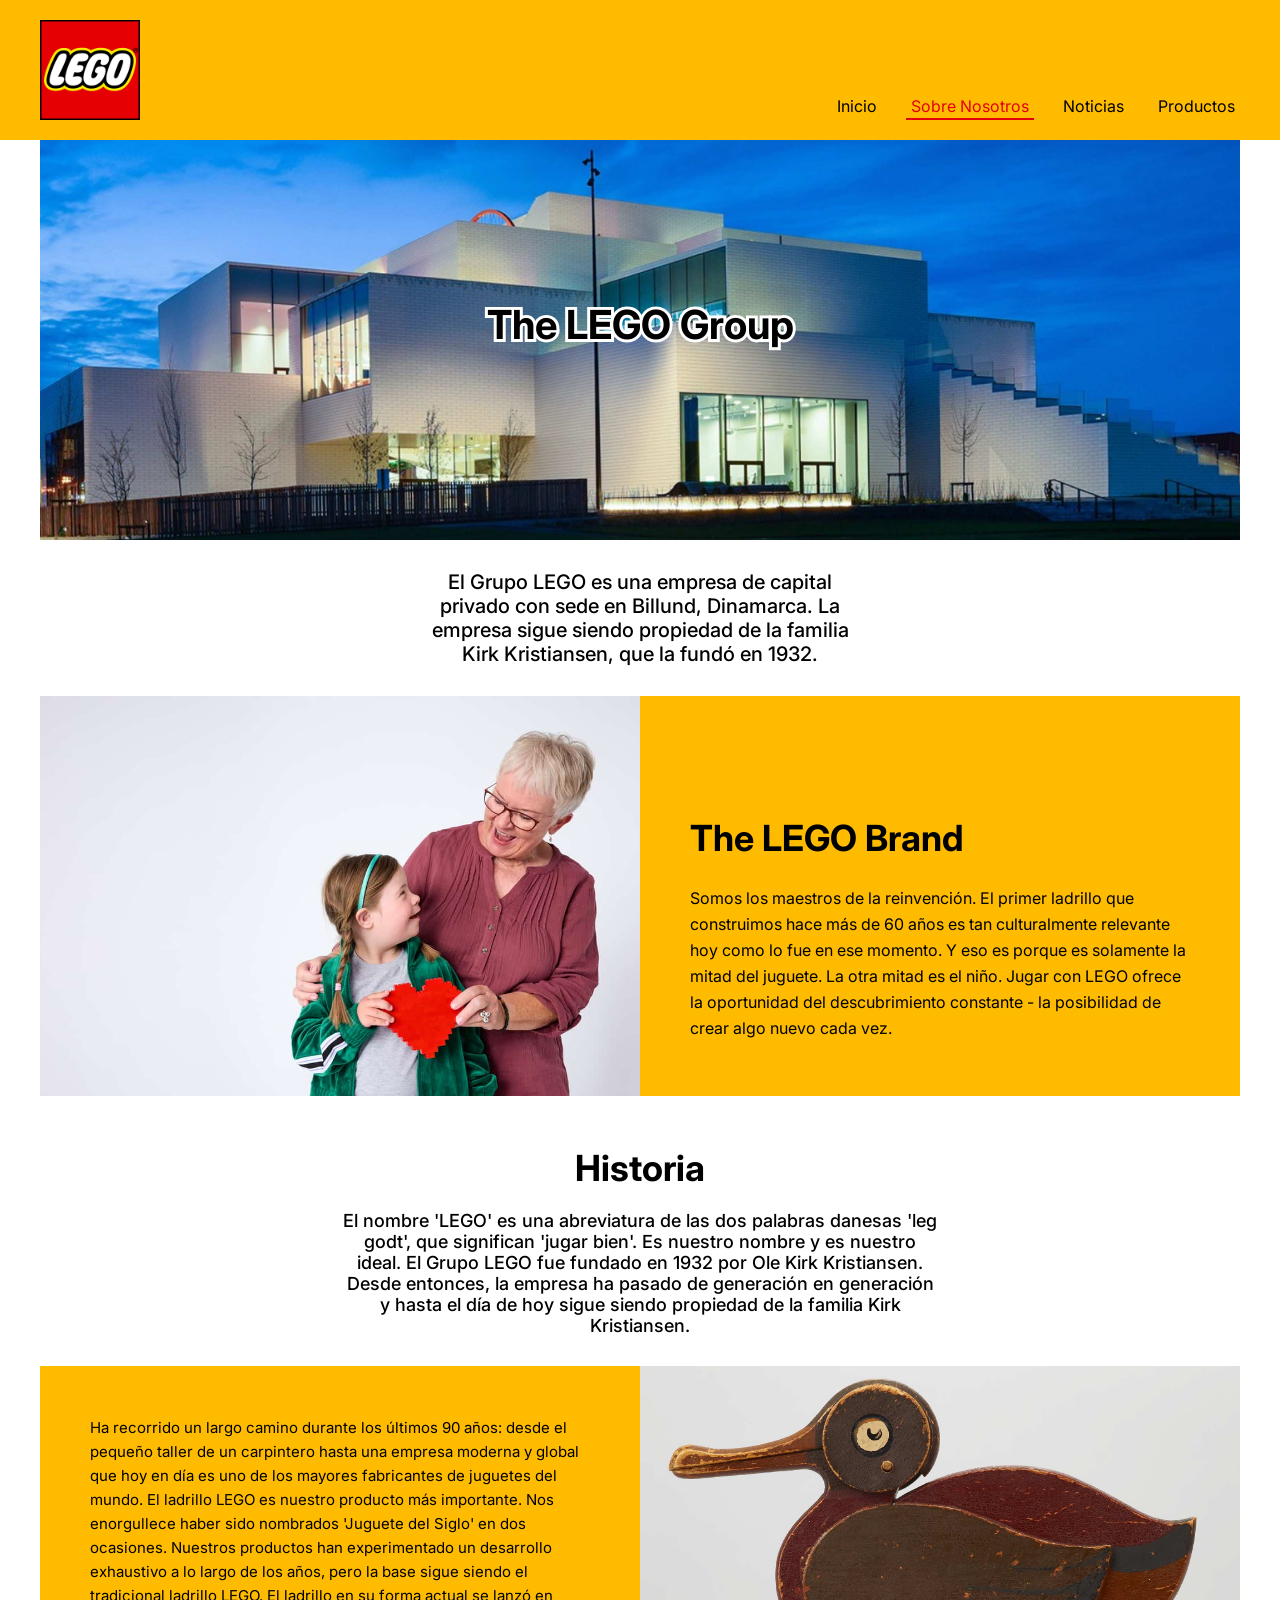
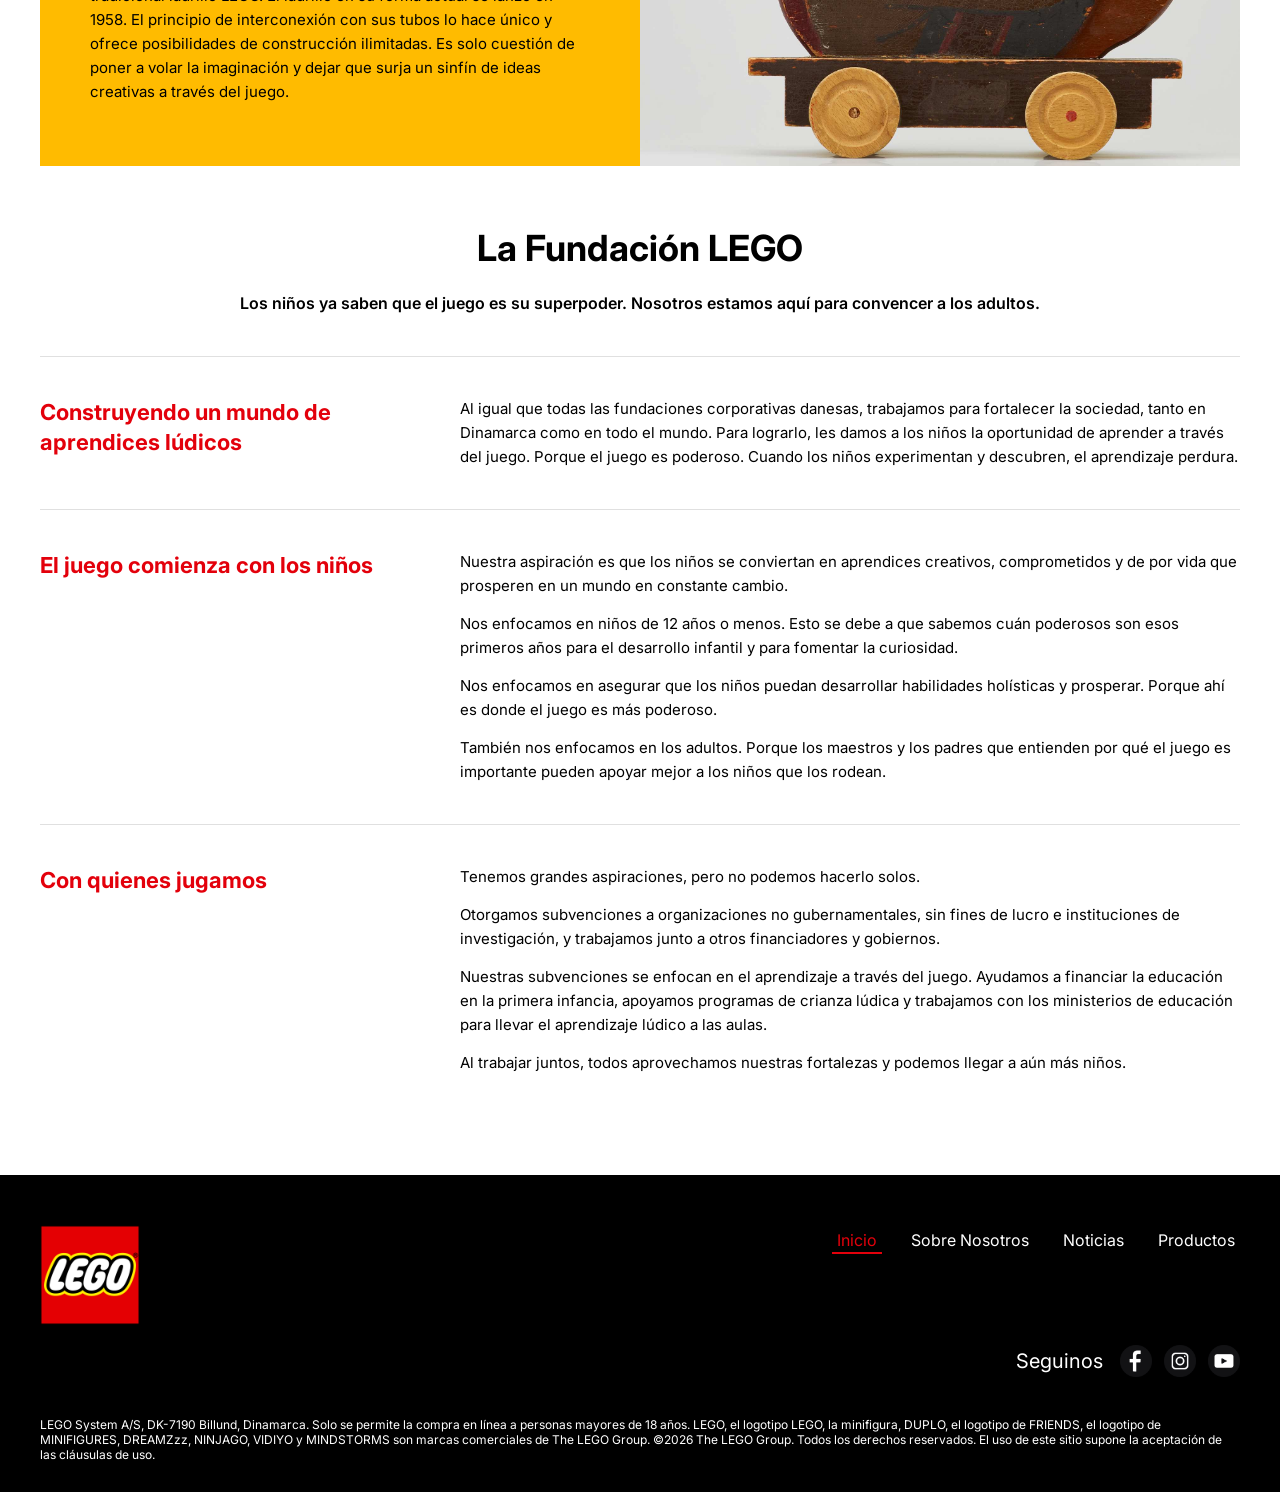
==== pages/sobreNosotros.html @ 9e40a14a "Add initial HTML structure and CSS for LEGO website - Created index.html with navigation, main conte" ====
<!doctype html>
<html lang="es">
  <head>
    <meta charset="UTF-8" />
    <meta name="viewport" content="width=device-width, initial-scale=1.0" />
    <title>LEGO - Sobre Nosotros</title>
    <link rel="stylesheet" href="../style.css" />
    <link rel="preconnect" href="https://fonts.googleapis.com" />
    <link rel="preconnect" href="https://fonts.gstatic.com" crossorigin />
    <link
      href="https://fonts.googleapis.com/css2?family=Inter:ital,opsz,wght@0,14..32,100..900;1,14..32,100..900&display=swap"
      rel="stylesheet"
    />
  </head>
  <body>
    <header class="barraNav">
      <div class="divNav">
        <h1 id="logo" title="LEGO">
          <a href="/">Lego</a>
        </h1>
        <nav class="nav">
          <ul class="ulNav">
            <li>
              <a href="../index.html">Inicio</a>
            </li>
            <li>
              <a href="#" class="activo">Sobre Nosotros</a>
            </li>
            <li>
              <a href="pages/noticias.html">Noticias</a>
            </li>
            <li>
              <a href="pages/productos.html">Productos</a>
            </li>
          </ul>
        </nav>
      </div>
    </header>
    <main>
      <div class="contenedorMain">
        <section class="bannerNosotros">
          <div class="bannerContenidoNosotros">
            <h2>The LEGO Group</h2>
          </div>
        </section>
        <div class="grupoLego">
          <p>
            El Grupo LEGO es una empresa de capital privado con sede en Billund,
            Dinamarca. La empresa sigue siendo propiedad de la familia Kirk
            Kristiansen, que la fundó en 1932.
          </p>
        </div>

        <section class="legoBrand">
          <figure class="legoBrandImg">
            <img
              src="../img/47_LEGO_CBC_2024_02947.jpg"
              alt="Abuela y niña jugando con lego"
            />
          </figure>
          <div class="legoBrandTexto">
            <h2>The LEGO Brand</h2>
            <p>
              Somos los maestros de la reinvención. El primer ladrillo que
              construimos hace más de 60 años es tan culturalmente relevante hoy
              como lo fue en ese momento. Y eso es porque es solamente la mitad
              del juguete. La otra mitad es el niño. Jugar con LEGO ofrece la
              oportunidad del descubrimiento constante - la posibilidad de crear
              algo nuevo cada vez.
            </p>
          </div>
        </section>

        <section class="historia">
          <h2>Historia</h2>
          <p>
            El nombre 'LEGO' es una abreviatura de las dos palabras danesas 'leg
            godt', que significan 'jugar bien'. Es nuestro nombre y es nuestro
            ideal. El Grupo LEGO fue fundado en 1932 por Ole Kirk Kristiansen.
            Desde entonces, la empresa ha pasado de generación en generación y
            hasta el día de hoy sigue siendo propiedad de la familia Kirk
            Kristiansen.
          </p>
          <div class="historiaSeccion">
            <div class="historiaTexto">
              <p>
                Ha recorrido un largo camino durante los últimos 90 años: desde
                el pequeño taller de un carpintero hasta una empresa moderna y
                global que hoy en día es uno de los mayores fabricantes de
                juguetes del mundo. El ladrillo LEGO es nuestro producto más
                importante. Nos enorgullece haber sido nombrados 'Juguete del
                Siglo' en dos ocasiones. Nuestros productos han experimentado un
                desarrollo exhaustivo a lo largo de los años, pero la base sigue
                siendo el tradicional ladrillo LEGO. El ladrillo en su forma
                actual se lanzó en 1958. El principio de interconexión con sus
                tubos lo hace único y ofrece posibilidades de construcción
                ilimitadas. Es solo cuestión de poner a volar la imaginación y
                dejar que surja un sinfín de ideas creativas a través del juego.
              </p>
            </div>
            <figure class="historiaImg">
              <img
                src="../img/Wooden_Duck.jpg"
                alt="Pato de madera, primer juguete LEGO"
              />
            </figure>
          </div>
        </section>

        <section class="fundacion">
          <h2 class="fundacionH2">La Fundación LEGO</h2>
          <p class="fundacionIntro">
            Los niños ya saben que el juego es su superpoder. Nosotros estamos
            aquí para convencer a los adultos.
          </p>

          <article class="fundacionFila">
            <div class="fundacionTitulo">
              <h3>Construyendo un mundo de aprendices lúdicos</h3>
            </div>
            <div class="fundacionTexto">
              <p>
                Al igual que todas las fundaciones corporativas danesas,
                trabajamos para fortalecer la sociedad, tanto en Dinamarca como
                en todo el mundo. Para lograrlo, les damos a los niños la
                oportunidad de aprender a través del juego. Porque el juego es
                poderoso. Cuando los niños experimentan y descubren, el
                aprendizaje perdura.
              </p>
            </div>
          </article>

          <article class="fundacionFila">
            <div class="fundacionTitulo">
              <h3>El juego comienza con los niños</h3>
            </div>
            <div class="fundacionTexto">
              <p>
                Nuestra aspiración es que los niños se conviertan en aprendices
                creativos, comprometidos y de por vida que prosperen en un mundo
                en constante cambio.
              </p>
              <p>
                Nos enfocamos en niños de 12 años o menos. Esto se debe a que
                sabemos cuán poderosos son esos primeros años para el desarrollo
                infantil y para fomentar la curiosidad.
              </p>
              <p>
                Nos enfocamos en asegurar que los niños puedan desarrollar
                habilidades holísticas y prosperar. Porque ahí es donde el juego
                es más poderoso.
              </p>
              <p>
                También nos enfocamos en los adultos. Porque los maestros y los
                padres que entienden por qué el juego es importante pueden
                apoyar mejor a los niños que los rodean.
              </p>
            </div>
          </article>

          <article class="fundacionFila">
            <div class="fundacionTitulo">
              <h3>Con quienes jugamos</h3>
            </div>
            <div class="fundacionTexto">
              <p>
                Tenemos grandes aspiraciones, pero no podemos hacerlo solos.
              </p>
              <p>
                Otorgamos subvenciones a organizaciones no gubernamentales, sin
                fines de lucro e instituciones de investigación, y trabajamos
                junto a otros financiadores y gobiernos.
              </p>
              <p>
                Nuestras subvenciones se enfocan en el aprendizaje a través del
                juego. Ayudamos a financiar la educación en la primera infancia,
                apoyamos programas de crianza lúdica y trabajamos con los
                ministerios de educación para llevar el aprendizaje lúdico a las
                aulas.
              </p>
              <p>
                Al trabajar juntos, todos aprovechamos nuestras fortalezas y
                podemos llegar a aún más niños.
              </p>
            </div>
          </article>
        </section>
      </div>

      <footer class="footer">
        <div class="divNavFooter">
          <h2 id="logo" title="LEGO">
            <a href="/">Lego</a>
          </h2>
          <nav class="nav">
            <ul class="ulNav">
              <li>
                <a href="#" class="activo">Inicio</a>
              </li>
              <li>
                <a href="pages/sobreNosotros.html">Sobre Nosotros</a>
              </li>
              <li>
                <a href="pages/noticias.html">Noticias</a>
              </li>
              <li>
                <a href="pages/productos.html">Productos</a>
              </li>
            </ul>
          </nav>
        </div>

        <div class="seguinos">
          <h3>Seguinos</h3>
          <a href="https://www.facebook.com/LEGO/" target="_blank"
            ><img src="../img/facebook.png" alt="Icono de facebook"
          /></a>
          <a href="https://www.instagram.com/lego" target="_blank"
            ><img src="../img/instagram.png" alt="Icono de instagram"
          /></a>
          <a
            href="https://www.youtube.com/user/LEGO?app=desktop"
            target="_blank"
            ><img src="../img/youtube.png" alt="Icono de youtube"
          /></a>
        </div>

        <p>
          LEGO System A/S, DK-7190 Billund, Dinamarca. Solo se permite la compra
          en línea a personas mayores de 18 años. LEGO, el logotipo LEGO, la
          minifigura, DUPLO, el logotipo de FRIENDS, el logotipo de MINIFIGURES,
          DREAMZzz, NINJAGO, VIDIYO y MINDSTORMS son marcas comerciales de The
          LEGO Group. ©2026 The LEGO Group. Todos los derechos reservados. El
          uso de este sitio supone la aceptación de las cláusulas de uso.
        </p>
      </footer>
    </main>
  </body>
</html>
---- style.css ----
* {
  margin: 0;
  padding: 0;
}

/* Nav */

.barraNav {
  background: #ffbb00;
}

.divNav {
  width: 1200px;
  margin: 0 auto;
  padding: 20px 0;
}

.nav {
  display: inline-block;
  vertical-align: bottom;
  width: 1000px;
  text-align: right;
  margin-left:96px;
}

.ulNav{
    display: inline-block;
    vertical-align: middle;
}

.nav .ulNav li {
  display: inline-block;
  padding-left: 20px;
}

.nav .ulNav li a {
  color: black;
  text-decoration: none;
  display: block;
  padding: 5px;
  padding-bottom: 2px;
  font-family: Inter;
  border-bottom: 2px rgba(0, 0, 0, 0) solid;
  transition: 0.5s;
}

.nav .ulNav li a:hover {
  color: #e3000b;
  border-bottom: 2px #e3000b solid;
}

.nav .ulNav li a.activo {
  color: #e3000b;
  border-bottom: 2px #e3000b solid;
}

/* Logo */

#logo {
  display: inline-block;
  vertical-align: top;
  text-align: left;
  background: url("img/LEGO_logo.svg.png");
  background-size: cover;
  width: 100px;
  height: 100px;
}

#logo a {
  display: block;
  height: 100px;
  font-size: 0;
}

.contenedorMain {
  display: block;
  width: 1200px;
  margin: 0 auto;
}

/* Banner */

.banner {
  width: 1200px;
  height: 400px;
  display: block;
  margin: 0 auto;
  background: url("img/map.jpg"), white;
  background-size: contain;
  background-repeat: no-repeat;
  background-position: center;
}

.bannerContenido h2 {
  font-family: Inter;
  font-size: 40px;
  text-align: center;
  padding: 160px;
  -webkit-text-stroke: 6px white;
  paint-order: stroke fill;
}

/* Brand Values */

.brandValues {
  width: 1200px;
  font-size: 0;
  text-align: center;
}

.h2 {
  font-family: Inter;
  font-size: 50px;
  text-align: center;
  margin: 100px 0;
}

.articleValues {
  display: inline-block;
  width: 480px;
  vertical-align: text-top;
  margin-bottom: 50px;
}
.cabeceraCard {
  display: block;
  font-size: 0;
  height: 130px;
}
.imgArticle {
  display: inline-block;
  vertical-align: top;
  width: 200px;
  height: 130px;
  object-fit: cover;
}

.tituloArticle {
  display: inline-block;
  vertical-align: top;
  width: 280px;
  height: 130px;
  padding-top: 56px;
}

.h3Values {
  display: block;
  font-family: Inter;
  margin-left: 16px;
  font-size: 36px;
  font-weight: 500;
  line-height: 44px;
  color: #000;
}

.barraAmarilla {
  display: block;
  width: 280px;
  height: 20px;
  margin-top: 10px;
  background-color: #ffbb00;
}
.textoCard {
  display: block;
  margin-top: 15px;
  font-family: Inter;
  font-size: 16px;
  font-weight: 400;
  color: #000;
  text-align: left;
}

.articleValues:nth-child(odd){
    margin-left: 240px;
}

/* Lego Promises */

.promises {
  width: 1200px;
  font-size: 0;
  text-align: center;
}

.promiseCard {
  display: inline-block;
  vertical-align: top;
  width: 300px;      
  box-sizing: border-box;  
  padding: 0 20px;
}


.h3People {
  display: block;
  font-family: Inter;
  font-size: 30px;
  line-height: 32px;
  font-weight: 700;
  margin-top: 20px;
  width: 100%;
  height: 260px;
  box-sizing: border-box;
  background-image: linear-gradient(rgba(255, 255, 255, 0.342), rgba(255, 255, 255, 0.342)), url("img/people.jpg");
  background-repeat: no-repeat;
  background-position: top center;
  background-size: contain;
  padding-top: 114px;
  padding-bottom: 114px;
  -webkit-text-stroke:4px white;
  paint-order: stroke fill;
}

.h3Play {
  display: block;
  font-family: Inter;
  font-size: 30px;
  line-height: 32px;
  font-weight: 700;
  margin-top: 20px;
  width: 100%;
  height: 260px;
  box-sizing: border-box;
  background-image: linear-gradient(rgba(255, 255, 255, 0.342), rgba(255, 255, 255, 0.342)), url("img/play.jpg");
  background-repeat: no-repeat;
  background-position: top center;
  background-size: contain;
  padding-top: 114px;
  padding-bottom: 114px;
  -webkit-text-stroke:4px white;
  paint-order: stroke fill;
}

.h3Planet {
  display: block;
  font-family: Inter;
  font-size: 30px;
  line-height: 32px;
  font-weight: 700;
  margin-top: 20px;
  width: 100%;
  height: 260px;
  box-sizing: border-box;
  background-image: linear-gradient(rgba(255, 255, 255, 0.342), rgba(255, 255, 255, 0.342)), url("img/planet.jpg");
  background-repeat: no-repeat;
  background-position: top center;
  background-size: contain;
  padding-top: 114px;
  padding-bottom: 114px;
  -webkit-text-stroke:4px white;
  paint-order: stroke fill;
}

.h3Partner {
  display: block;
  font-family: Inter;
  font-size: 30px;
  line-height: 32px;
  font-weight: 700;
  margin-top: 20px;
  width: 100%;
  height: 260px;
  box-sizing: border-box;
  background-image: linear-gradient(rgba(255, 255, 255, 0.342), rgba(255, 255, 255, 0.342)), url("img/partner.jpg");
  background-repeat: no-repeat;
  background-position: top center;
  background-size: contain;
  padding-top: 114px;
  padding-bottom: 114px;
  -webkit-text-stroke:4px white;
  paint-order: stroke fill;
}

.textoCard {
  display: block;
  margin-top: 15px;
  font-family: Inter;
  font-size: 16px;
  font-weight: 400;
  color: #000;
  text-align: left;
}

/* LEGO Insiders */

.insiders {
  margin-top: 100px;
  background: #FFBB00;
}

.insidersContenido {
  width: 1200px;
  box-sizing: border-box;
  margin: 0 auto;
  padding: 50px 20px 50px 0; 
}

.insidersTexto {
  display: inline-block;
  vertical-align: top;
  width: 300px;
  box-sizing: border-box;
  margin-left: 50px;
}

.insidersTexto h2 {
  font-family: Inter;
  font-size: 30px;
  font-weight: 700;
  margin-bottom: 60px;
}

.insidersTexto h3 {
  font-family: Inter;
  font-size: 20px;
  font-weight: 600;
  margin-bottom: 20px;
}

.insidersTexto p {
  font-family: Inter;
  font-size: 20px;
}

.insidersCards {
  display: inline-block;
  vertical-align: top;
  width: 800px;   
  font-size: 0;
  text-align: right;
}

.insiderCard {
  display: inline-block;
  vertical-align: top;
  width: 230px;     
  height: 320px;    
  box-sizing: border-box;
  margin-right: 40px;
  background-color: #d9d9d9;
  border-radius: 20px;
}

.insiderCard:last-child {
  margin-right: 0;
}

.insiderCardImg {
  display: block;
  width: 100%;
  height: 140px;   
  margin: 0;
  border-radius: 20px;
}

.insiderCardImg img {
  display: block;
  width: 100%;
  height: 100%;
  object-fit: cover;
  border-radius: 20px 20px 0 0;
}

.insiderCardTexto {
  display: block;
  box-sizing: border-box;
  padding: 15px 20px;   
}

.insiderCard h4 {
  font-family: Inter;
  font-size: 16px;
  font-weight: 700;
  text-align: center;
  margin-bottom: 10px;
}

.insiderCard p {
  font-family: Inter;
  font-size: 13px;
  text-align: center;
}

/* Footer */

.footer {
  padding-top: 50px;
  padding-bottom: 10px;
  background-color: #000;
}

.divNavFooter {
  width: 1200px;
  margin: 0 auto;
}

.divNavFooter .nav {
  vertical-align: top;
}

.divNavFooter .nav .ulNav li a {
  color: white;
  text-decoration: none;
  display: block;
  padding: 5px;
  padding-bottom: 2px;
  font-family: Inter;
  border-bottom: 2px rgba(0, 0, 0, 0) solid;
  transition: 0.5s;
}

.divNavFooter .nav .ulNav li a:hover {
  color: #e3000b;
  border-bottom: 2px #e3000b solid;
}

.divNavFooter .nav .ulNav li a.activo {
  color: #e3000b;
  border-bottom: 2px #e3000b solid;
}

.seguinos {
  width: 1200px;
  margin: 0 auto;
  padding: 20px 0;
  text-align: right;   
  font-size: 0;         
}

.seguinos h3 {
  display: inline-block;
  vertical-align: middle;
  font-family: Inter;
  font-size: 20px;     
  font-weight: 400;
  color: white;
  margin-right: 5px;
}

.seguinos a {
  display: inline-block;
  vertical-align: middle;
  margin-left: 12px;
}

.seguinos a img {
  display: block;
  width: 32px;       
  height: 32px;
  object-fit: contain;
}

.footer p {
  display: block;
  width: 1200px;
  margin: 0 auto;
  padding: 20px 0 20px;
  font-family: Inter;
  font-size: 12px;
  color: #ffffff;
  text-align: left;
}

/* Sobre nosotros */

.bannerNosotros {
  width: 1200px;
  height: 400px;
  display: block;
  margin: 0 auto;
  background: url("img/lego_group.jpg"), white;
  background-size: cover;
  background-repeat: no-repeat;
  background-position: center;
}

.bannerContenidoNosotros h2 {
  font-family: Inter;
  font-size: 40px;
  text-align: center;
  padding: 160px;
  -webkit-text-stroke: 6px white;
  paint-order: stroke fill;
}

.grupoLego p{
  font-family: Inter;
  font-size: 20px;
  font-weight: 500;
  width: 450px;
  text-align: center;
  margin: 30px auto;
}

/* Lego brand */

.legoBrand {
  font-size: 0; 
}

.legoBrandImg {
  display: inline-block;
  vertical-align: top;
  width: 50%;
  height: 400px;
}

.legoBrandImg img {
  display: block;
  width: 100%;
  height: 100%;
  object-fit: cover;} 

.legoBrandTexto {
  display: inline-block;
  vertical-align: top;
  width: 50%;
  height: 400px;
  box-sizing: border-box;
  padding: 120px 50px;
  background-color: #ffbb00;
}

.legoBrandTexto h2 {
  font-family: Inter;
  font-size: 36px;
  font-weight: 700;
  color: #000;
  margin-bottom: 25px;
}

.legoBrandTexto p {
  font-family: Inter;
  font-size: 16px;
  font-weight: 400;
  color: #000;
  line-height: 26px;
}

/* Historia */

.historia h2{
  font-family: Inter;
  font-size: 36px;
  font-weight: 700;
  color: #000;
  margin-top: 50px;
  margin-bottom: 20px;
  text-align: center;
}

.historia p{
  font-family: Inter;
  font-size: 18px;
  font-weight: 500;
  width: 600px;
  text-align: center;
  margin-bottom: 30px;
  margin-right: auto;
  margin-left: auto;
}

.historiaSeccion {
  font-size: 0; 
}

.historiaTexto {
  display: inline-block;
  vertical-align: top;
  width: 50%;
  height: 400px;
  box-sizing: border-box;
  padding: 50px 20px;
  background-color: #ffbb00;
}

.historiaTexto p {
  text-align: left;
  width: 500px;
  font-family: Inter;
  font-size: 15px;
  font-weight: 400;
  color: #000;
  line-height: 24px;
  font-size: 15px;
}

.historiaImg {
  display: inline-block;
  vertical-align: top;
  width: 50%;
  height: 400px;
  background-color: #e8e0d5;
}

.historiaImg img {
  display: block;
  width: 100%;
  height: 100%;
  object-fit: cover; 
}

/* Fundacion */

.fundacion {
  width: 1200px;
  margin: 0 auto;
  padding: 60px 0;
}

.fundacionH2 {
  font-family: Inter;
  font-size: 36px;
  font-weight: 700;
  text-align: center;
  margin-bottom: 20px;
}

.fundacionIntro {
  font-family: Inter;
  font-size: 16px;
  font-weight: 600;
  text-align: center;
  line-height: 26px;
  margin-bottom: 40px;
}

.fundacionFila {
  font-size: 0; 
  padding: 40px 0;
  border-top: 1px solid #e0e0e0; 
}

.fundacionTitulo {
  display: inline-block;
  vertical-align: top;
  width: 35%;
  box-sizing: border-box;
  padding-right: 40px;
}

.fundacionTitulo h3 {
  font-family: Inter;
  font-size: 22px;
  font-weight: 700;
  color: #e3000b; 
  line-height: 30px;
}

.fundacionTexto {
  display: inline-block;
  vertical-align: top;
  width: 65%;
  box-sizing: border-box;
}

.fundacionTexto p {
  font-family: Inter;
  font-size: 15px;
  font-weight: 400;
  color: #000;
  line-height: 24px;
  margin-bottom: 14px; 
}

.fundacionTexto p:last-child {
  margin-bottom: 0;
}
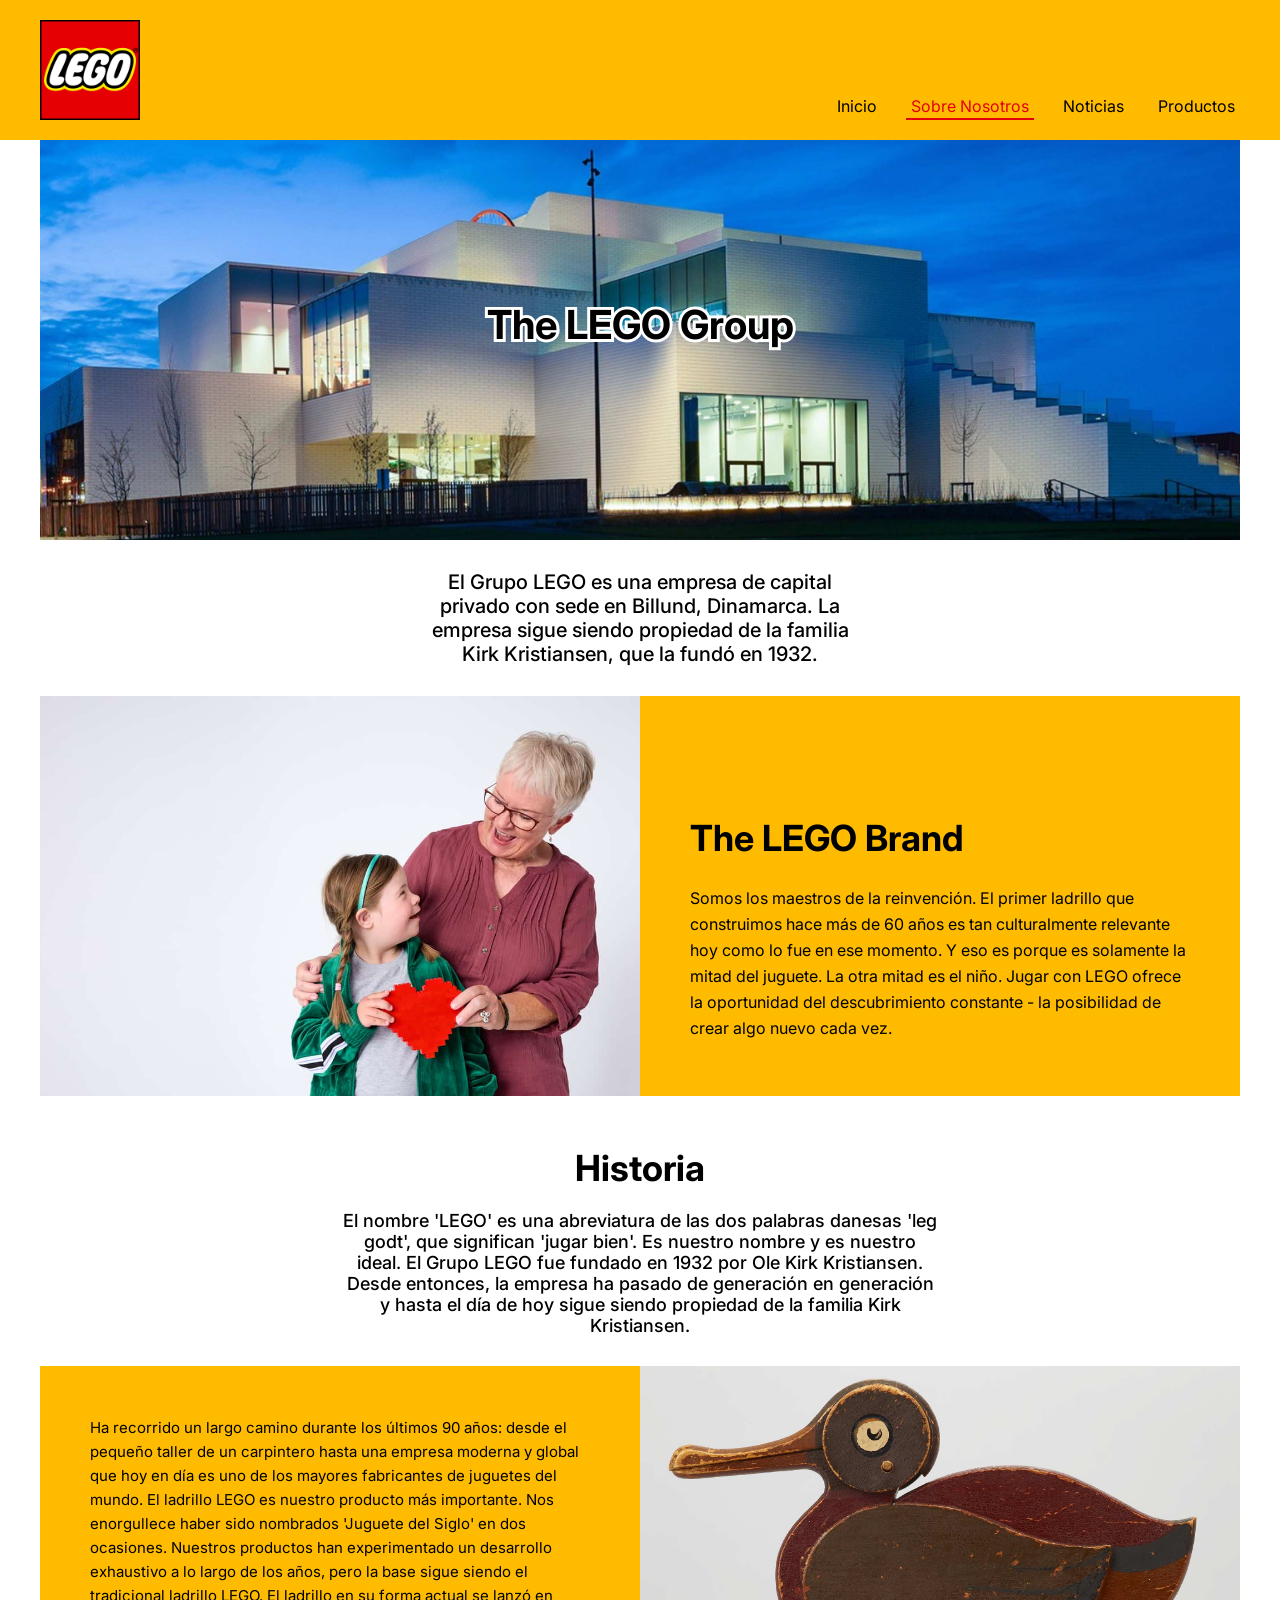
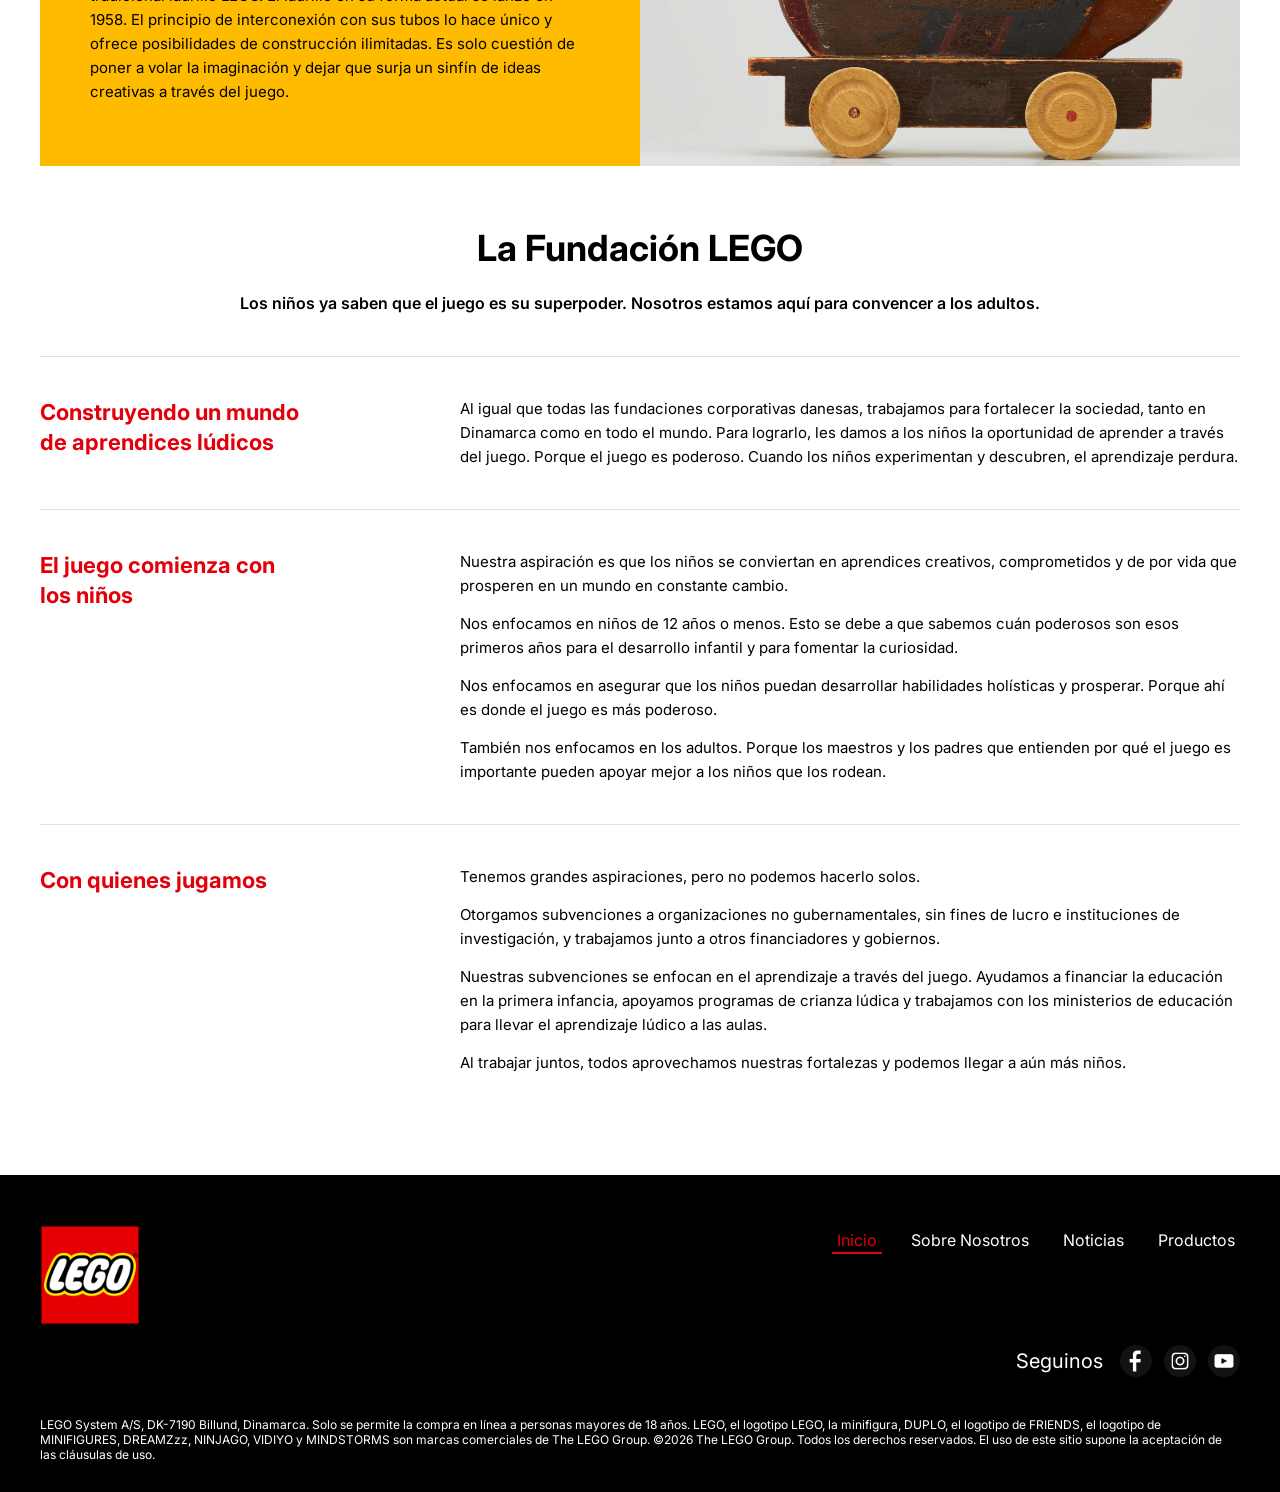
==== commit 8f488660: "agregar transición y hover en sobrenosotros y en la pagina principal" ====
--- a/pages/sobreNosotros.html
+++ b/pages/sobreNosotros.html
@@ -117,6 +117,7 @@
           <article class="fundacionFila">
             <div class="fundacionTitulo">
               <h3>Construyendo un mundo de aprendices lúdicos</h3>
+               <img src="../img/constructor.png" alt="" class="fundacionImg" />
             </div>
             <div class="fundacionTexto">
               <p>
@@ -133,6 +134,7 @@
           <article class="fundacionFila">
             <div class="fundacionTitulo">
               <h3>El juego comienza con los niños</h3>
+               <img src="../img/nena.png" alt="" class="fundacionImg" />
             </div>
             <div class="fundacionTexto">
               <p>
@@ -161,6 +163,7 @@
           <article class="fundacionFila">
             <div class="fundacionTitulo">
               <h3>Con quienes jugamos</h3>
+               <img src="../img/cientifica.png" alt="" class="fundacionImgCientifica" />
             </div>
             <div class="fundacionTexto">
               <p>
--- a/style.css
+++ b/style.css
@@ -20,12 +20,12 @@
   vertical-align: bottom;
   width: 1000px;
   text-align: right;
-  margin-left:96px;
-}
-
-.ulNav{
-    display: inline-block;
-    vertical-align: middle;
+  margin-left: 96px;
+}
+
+.ulNav {
+  display: inline-block;
+  vertical-align: middle;
 }
 
 .nav .ulNav li {
@@ -125,6 +125,14 @@
   display: block;
   font-size: 0;
   height: 130px;
+  background-image: linear-gradient(to top, #ffbb00, #ffbb00);
+  background-size: 100% 20px;
+  background-repeat: no-repeat;
+  background-position: bottom;
+  transition: background-size 0.5s ease;
+}
+.cabeceraCard:hover {
+  background-size: 100% 100%;
 }
 .imgArticle {
   display: inline-block;
@@ -152,13 +160,6 @@
   color: #000;
 }
 
-.barraAmarilla {
-  display: block;
-  width: 280px;
-  height: 20px;
-  margin-top: 10px;
-  background-color: #ffbb00;
-}
 .textoCard {
   display: block;
   margin-top: 15px;
@@ -169,8 +170,8 @@
   text-align: left;
 }
 
-.articleValues:nth-child(odd){
-    margin-left: 240px;
+.articleValues:nth-child(odd) {
+  margin-left: 240px;
 }
 
 /* Lego Promises */
@@ -184,11 +185,10 @@
 .promiseCard {
   display: inline-block;
   vertical-align: top;
-  width: 300px;      
-  box-sizing: border-box;  
+  width: 300px;
+  box-sizing: border-box;
   padding: 0 20px;
 }
-
 
 .h3People {
   display: block;
@@ -200,14 +200,20 @@
   width: 100%;
   height: 260px;
   box-sizing: border-box;
-  background-image: linear-gradient(rgba(255, 255, 255, 0.342), rgba(255, 255, 255, 0.342)), url("img/people.jpg");
+  background-image:
+    linear-gradient(rgba(255, 255, 255, 0.342), rgba(255, 255, 255, 0.342)),
+    url("img/people.jpg");
   background-repeat: no-repeat;
   background-position: top center;
-  background-size: contain;
+  background-size: 100%;
   padding-top: 114px;
   padding-bottom: 114px;
-  -webkit-text-stroke:4px white;
+  -webkit-text-stroke: 4px white;
   paint-order: stroke fill;
+  transition: background-size 0.5s ease;
+}
+.h3People:hover {
+  background-size: 115%;
 }
 
 .h3Play {
@@ -220,16 +226,22 @@
   width: 100%;
   height: 260px;
   box-sizing: border-box;
-  background-image: linear-gradient(rgba(255, 255, 255, 0.342), rgba(255, 255, 255, 0.342)), url("img/play.jpg");
+  background-image:
+    linear-gradient(rgba(255, 255, 255, 0.342), rgba(255, 255, 255, 0.342)),
+    url("img/play.jpg");
   background-repeat: no-repeat;
   background-position: top center;
-  background-size: contain;
+  background-size: 100%;
   padding-top: 114px;
   padding-bottom: 114px;
-  -webkit-text-stroke:4px white;
+  -webkit-text-stroke: 4px white;
   paint-order: stroke fill;
-}
-
+  transition: background-size 0.5s ease;
+}
+
+.h3Play:hover {
+  background-size: 115%;
+}
 .h3Planet {
   display: block;
   font-family: Inter;
@@ -240,16 +252,21 @@
   width: 100%;
   height: 260px;
   box-sizing: border-box;
-  background-image: linear-gradient(rgba(255, 255, 255, 0.342), rgba(255, 255, 255, 0.342)), url("img/planet.jpg");
+  background-image:
+    linear-gradient(rgba(255, 255, 255, 0.342), rgba(255, 255, 255, 0.342)),
+    url("img/planet.jpg");
   background-repeat: no-repeat;
   background-position: top center;
-  background-size: contain;
+  background-size: 100%;
   padding-top: 114px;
   padding-bottom: 114px;
-  -webkit-text-stroke:4px white;
+  -webkit-text-stroke: 4px white;
   paint-order: stroke fill;
-}
-
+  transition: background-size 0.5s ease;
+}
+.h3Planet:hover {
+  background-size: 115%;
+}
 .h3Partner {
   display: block;
   font-family: Inter;
@@ -260,14 +277,20 @@
   width: 100%;
   height: 260px;
   box-sizing: border-box;
-  background-image: linear-gradient(rgba(255, 255, 255, 0.342), rgba(255, 255, 255, 0.342)), url("img/partner.jpg");
+  background-image:
+    linear-gradient(rgba(255, 255, 255, 0.342), rgba(255, 255, 255, 0.342)),
+    url("img/partner.jpg");
   background-repeat: no-repeat;
   background-position: top center;
-  background-size: contain;
+  background-size: 100%;
   padding-top: 114px;
   padding-bottom: 114px;
-  -webkit-text-stroke:4px white;
+  -webkit-text-stroke: 4px white;
   paint-order: stroke fill;
+  transition: background-size 0.5s ease;
+}
+.h3Partner:hover {
+  background-size: 115%;
 }
 
 .textoCard {
@@ -284,14 +307,14 @@
 
 .insiders {
   margin-top: 100px;
-  background: #FFBB00;
+  background: #ffbb00;
 }
 
 .insidersContenido {
   width: 1200px;
   box-sizing: border-box;
   margin: 0 auto;
-  padding: 50px 20px 50px 0; 
+  padding: 50px 20px 50px 0;
 }
 
 .insidersTexto {
@@ -324,7 +347,7 @@
 .insidersCards {
   display: inline-block;
   vertical-align: top;
-  width: 800px;   
+  width: 800px;
   font-size: 0;
   text-align: right;
 }
@@ -332,12 +355,16 @@
 .insiderCard {
   display: inline-block;
   vertical-align: top;
-  width: 230px;     
-  height: 320px;    
+  width: 230px;
+  height: 320px;
   box-sizing: border-box;
   margin-right: 40px;
   background-color: #d9d9d9;
   border-radius: 20px;
+  transition: transform 0.5s ease;
+}
+.insiderCard:hover {
+  transform: rotate(10deg);
 }
 
 .insiderCard:last-child {
@@ -347,7 +374,7 @@
 .insiderCardImg {
   display: block;
   width: 100%;
-  height: 140px;   
+  height: 140px;
   margin: 0;
   border-radius: 20px;
 }
@@ -363,7 +390,7 @@
 .insiderCardTexto {
   display: block;
   box-sizing: border-box;
-  padding: 15px 20px;   
+  padding: 15px 20px;
 }
 
 .insiderCard h4 {
@@ -422,15 +449,15 @@
   width: 1200px;
   margin: 0 auto;
   padding: 20px 0;
-  text-align: right;   
-  font-size: 0;         
+  text-align: right;
+  font-size: 0;
 }
 
 .seguinos h3 {
   display: inline-block;
   vertical-align: middle;
   font-family: Inter;
-  font-size: 20px;     
+  font-size: 20px;
   font-weight: 400;
   color: white;
   margin-right: 5px;
@@ -444,7 +471,7 @@
 
 .seguinos a img {
   display: block;
-  width: 32px;       
+  width: 32px;
   height: 32px;
   object-fit: contain;
 }
@@ -482,7 +509,7 @@
   paint-order: stroke fill;
 }
 
-.grupoLego p{
+.grupoLego p {
   font-family: Inter;
   font-size: 20px;
   font-weight: 500;
@@ -494,7 +521,7 @@
 /* Lego brand */
 
 .legoBrand {
-  font-size: 0; 
+  font-size: 0;
 }
 
 .legoBrandImg {
@@ -508,7 +535,8 @@
   display: block;
   width: 100%;
   height: 100%;
-  object-fit: cover;} 
+  object-fit: cover;
+}
 
 .legoBrandTexto {
   display: inline-block;
@@ -538,7 +566,7 @@
 
 /* Historia */
 
-.historia h2{
+.historia h2 {
   font-family: Inter;
   font-size: 36px;
   font-weight: 700;
@@ -548,7 +576,7 @@
   text-align: center;
 }
 
-.historia p{
+.historia p {
   font-family: Inter;
   font-size: 18px;
   font-weight: 500;
@@ -560,7 +588,7 @@
 }
 
 .historiaSeccion {
-  font-size: 0; 
+  font-size: 0;
 }
 
 .historiaTexto {
@@ -596,7 +624,7 @@
   display: block;
   width: 100%;
   height: 100%;
-  object-fit: cover; 
+  object-fit: cover;
 }
 
 /* Fundacion */
@@ -625,9 +653,9 @@
 }
 
 .fundacionFila {
-  font-size: 0; 
+  font-size: 0;
   padding: 40px 0;
-  border-top: 1px solid #e0e0e0; 
+  border-top: 1px solid #e0e0e0;
 }
 
 .fundacionTitulo {
@@ -635,14 +663,45 @@
   vertical-align: top;
   width: 35%;
   box-sizing: border-box;
-  padding-right: 40px;
+  padding-right: 150px;
+  position: relative;
+}
+.fundacionImg {
+  display: block;
+  width: 120px;
+  position: absolute;
+  right: 10px;         
+  top: 50%;
+  transform: rotate(20deg) translateX(30px) translateY(-50%);
+  opacity: 0;
+  transition: opacity 0.4s ease, transform 0.4s ease;
+}
+
+.fundacionFila:hover .fundacionImg {
+  opacity: 1;
+  transform: rotate(-5deg) translateX(0) translateY(-50%);
+}
+.fundacionImgCientifica {
+  display: block;
+  width: 120px;
+  position: absolute;
+  right: 10px;         
+  top: 100%;
+  transform: rotate(20deg) translateX(30px) translateY(-50%);
+  opacity: 0;
+  transition: opacity 0.4s ease, transform 0.4s ease;
+}
+
+.fundacionFila:hover .fundacionImgCientifica {
+  opacity: 1;
+  transform: rotate(-5deg) translateX(0) translateY(-50%);
 }
 
 .fundacionTitulo h3 {
   font-family: Inter;
   font-size: 22px;
   font-weight: 700;
-  color: #e3000b; 
+  color: #e3000b;
   line-height: 30px;
 }
 
@@ -659,9 +718,9 @@
   font-weight: 400;
   color: #000;
   line-height: 24px;
-  margin-bottom: 14px; 
+  margin-bottom: 14px;
 }
 
 .fundacionTexto p:last-child {
   margin-bottom: 0;
-}+}
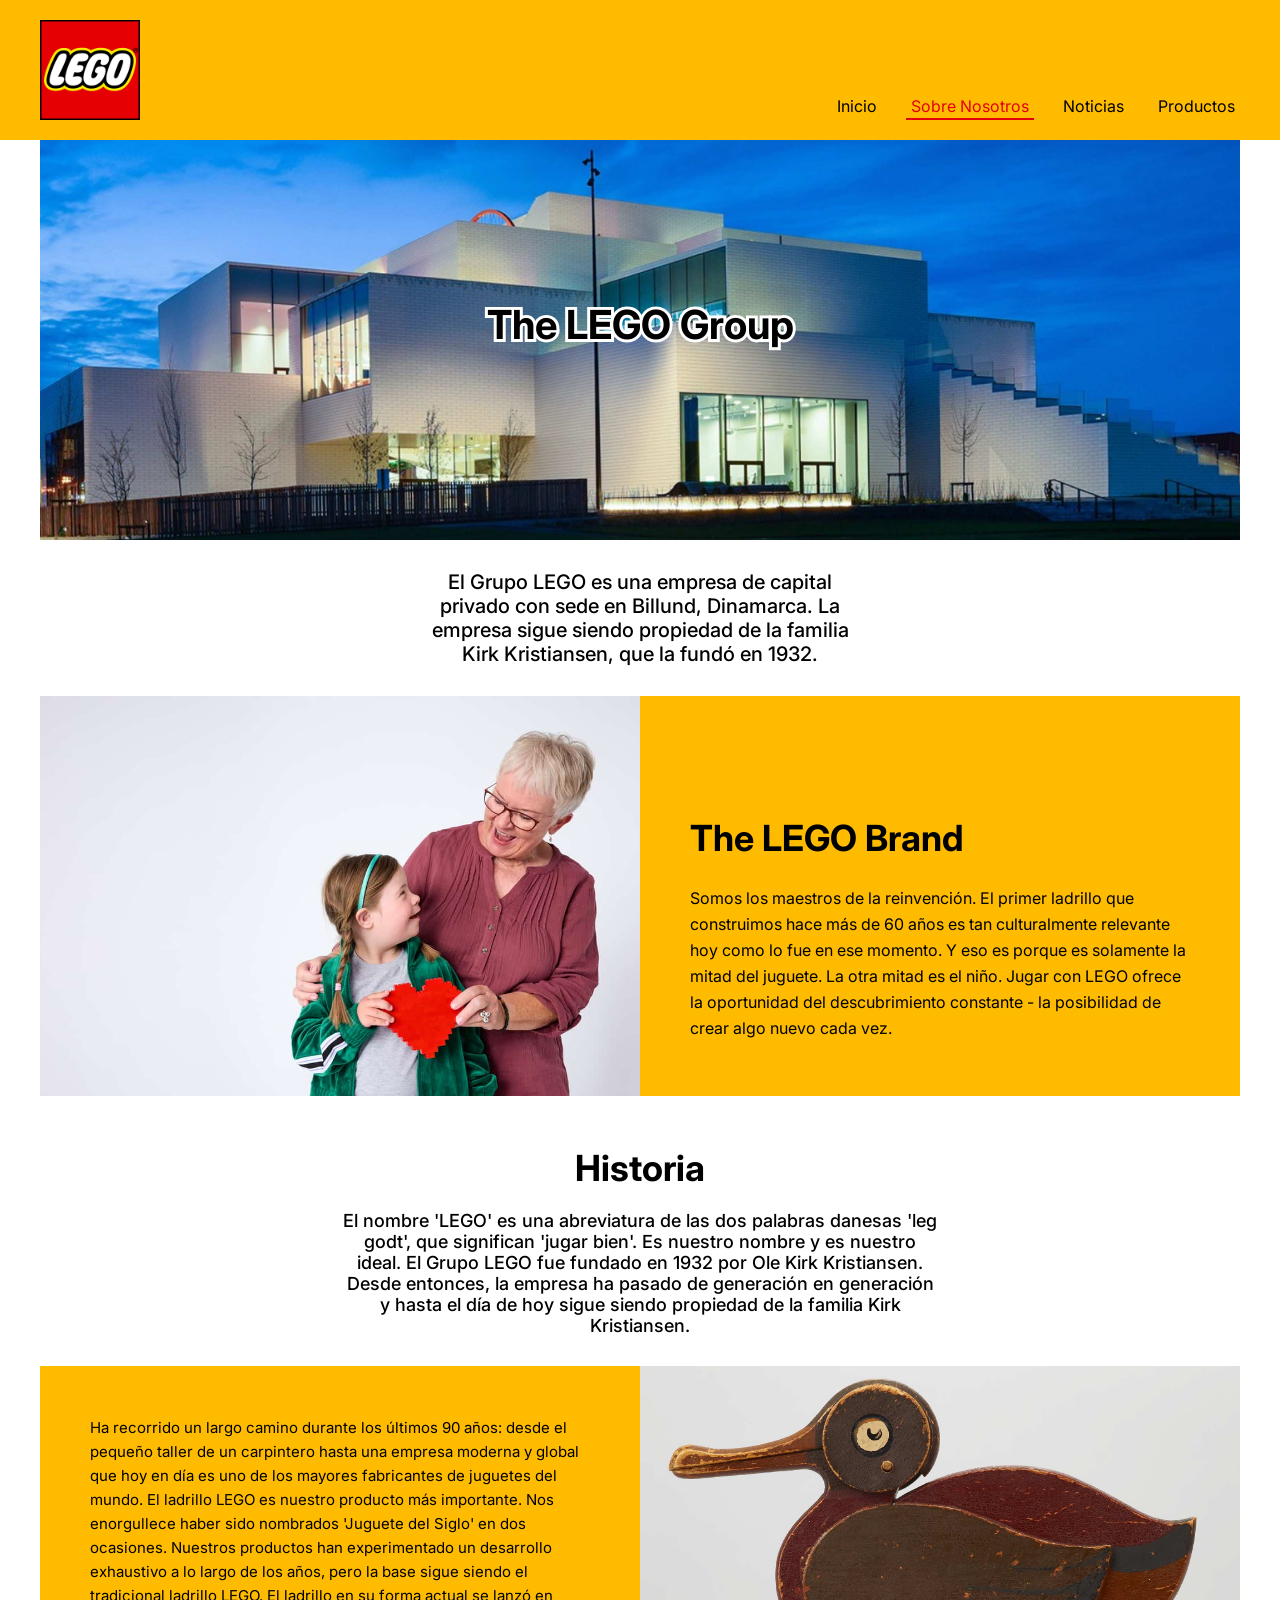
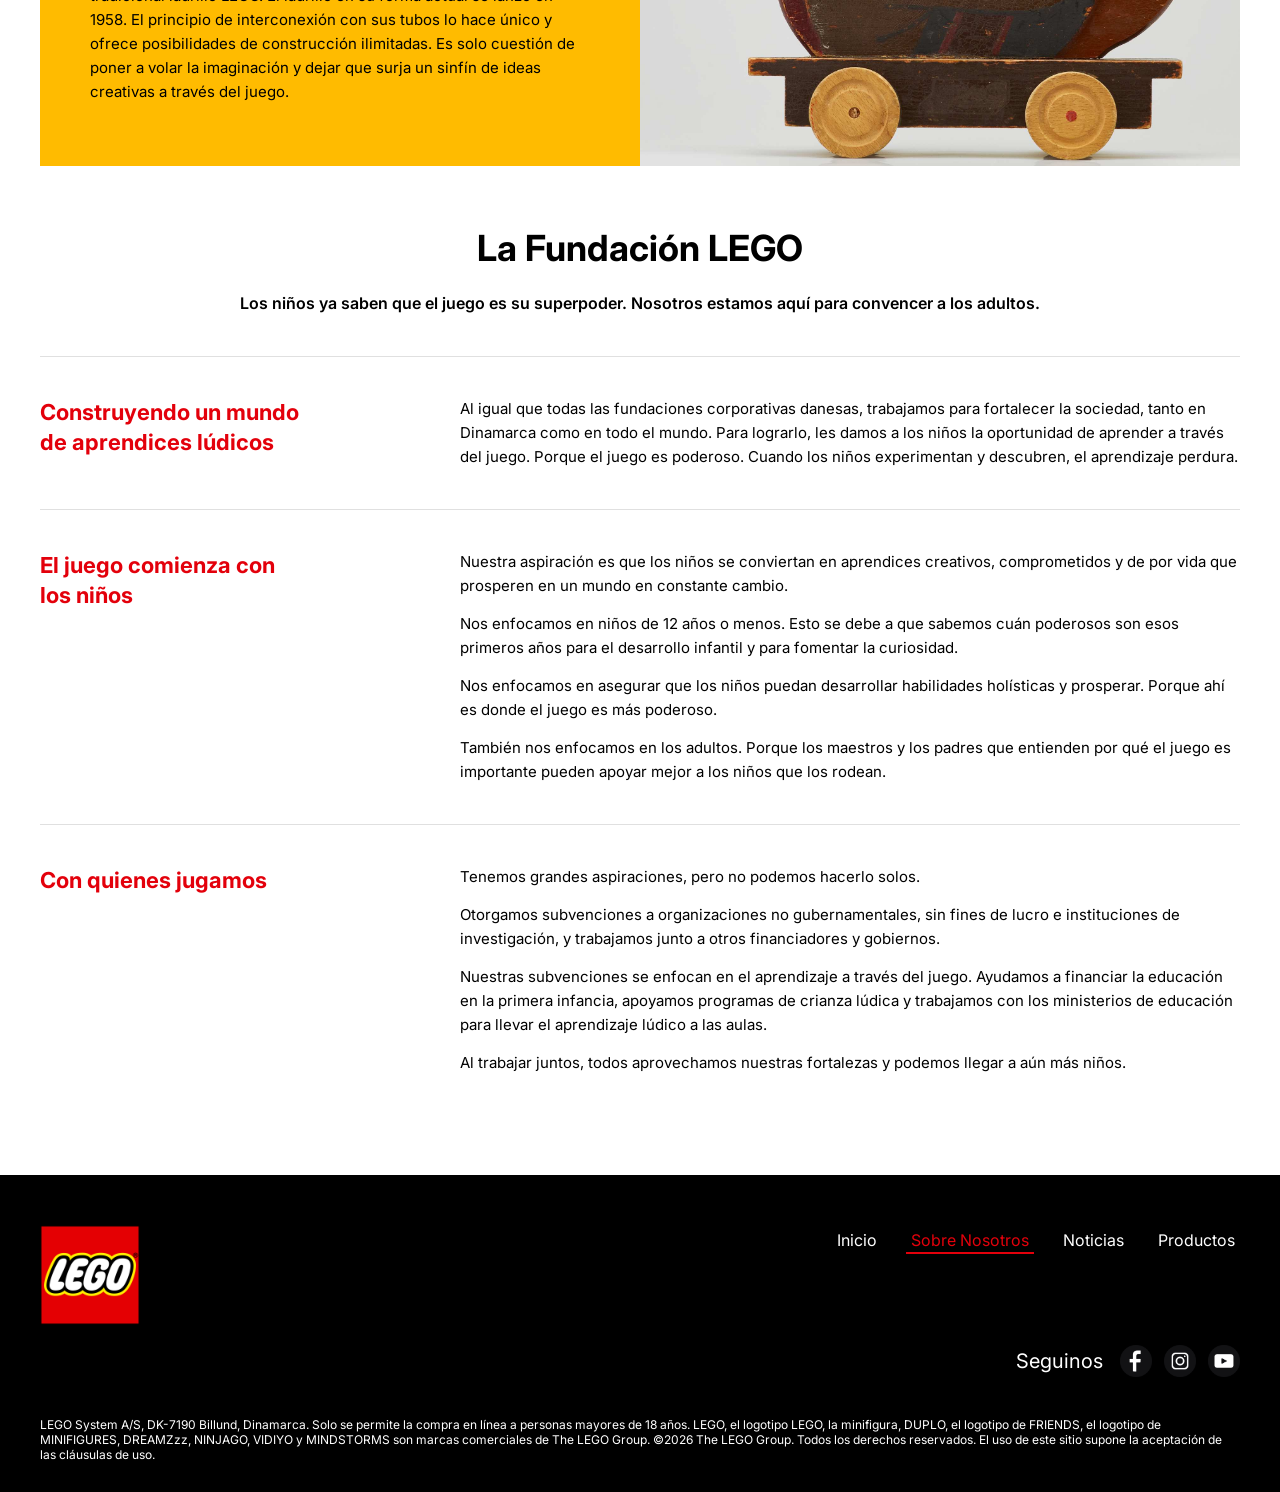
==== commit 54603654: "Add 'Noticias' and 'Productos' pages with construction message and styles" ====
--- a/pages/sobreNosotros.html
+++ b/pages/sobreNosotros.html
@@ -27,10 +27,10 @@
               <a href="#" class="activo">Sobre Nosotros</a>
             </li>
             <li>
-              <a href="pages/noticias.html">Noticias</a>
-            </li>
-            <li>
-              <a href="pages/productos.html">Productos</a>
+              <a href="./noticias.html">Noticias</a>
+            </li>
+            <li>
+              <a href="./productos.html">Productos</a>
             </li>
           </ul>
         </nav>
@@ -198,16 +198,16 @@
           <nav class="nav">
             <ul class="ulNav">
               <li>
-                <a href="#" class="activo">Inicio</a>
-              </li>
-              <li>
-                <a href="pages/sobreNosotros.html">Sobre Nosotros</a>
-              </li>
-              <li>
-                <a href="pages/noticias.html">Noticias</a>
-              </li>
-              <li>
-                <a href="pages/productos.html">Productos</a>
+                <a href="../index.html">Inicio</a>
+              </li>
+              <li>
+                <a href="#" class="activo">Sobre Nosotros</a>
+              </li>
+              <li>
+                <a href="./noticias.html">Noticias</a>
+              </li>
+              <li>
+                <a href="./productos.html">Productos</a>
               </li>
             </ul>
           </nav>
--- a/style.css
+++ b/style.css
@@ -724,3 +724,56 @@
 .fundacionTexto p:last-child {
   margin-bottom: 0;
 }
+
+/* Noticias - En Construcción */
+
+.enConstruccion {
+  font-size: 0;
+  padding: 80px 0;
+}
+
+.enConstruccionImg {
+  display: inline-block;
+  vertical-align: middle;
+  width: 55%;
+}
+
+.enConstruccionImg img {
+  display: block;
+  width: 100%;
+  height: auto;
+}
+
+.enConstruccionTexto {
+  display: inline-block;
+  vertical-align: middle;
+  width: 45%;
+  box-sizing: border-box;
+  padding-left: 40px;
+  text-align: center;
+}
+
+.enConstruccionTexto h2 {
+  font-family: Inter;
+  font-size: 72px;
+  font-weight: 900;
+  color: #000;
+  line-height: 1;
+  margin-bottom: 32px;
+}
+
+.enConstruccionTexto h3 {
+  font-family: Inter;
+  font-size: 26px;
+  font-weight: 700;
+  color: #e3000b;
+  margin-bottom: 20px;
+}
+
+.enConstruccionTexto p {
+  font-family: Inter;
+  font-size: 16px;
+  font-weight: 400;
+  color: #000;
+  line-height: 26px;
+}
